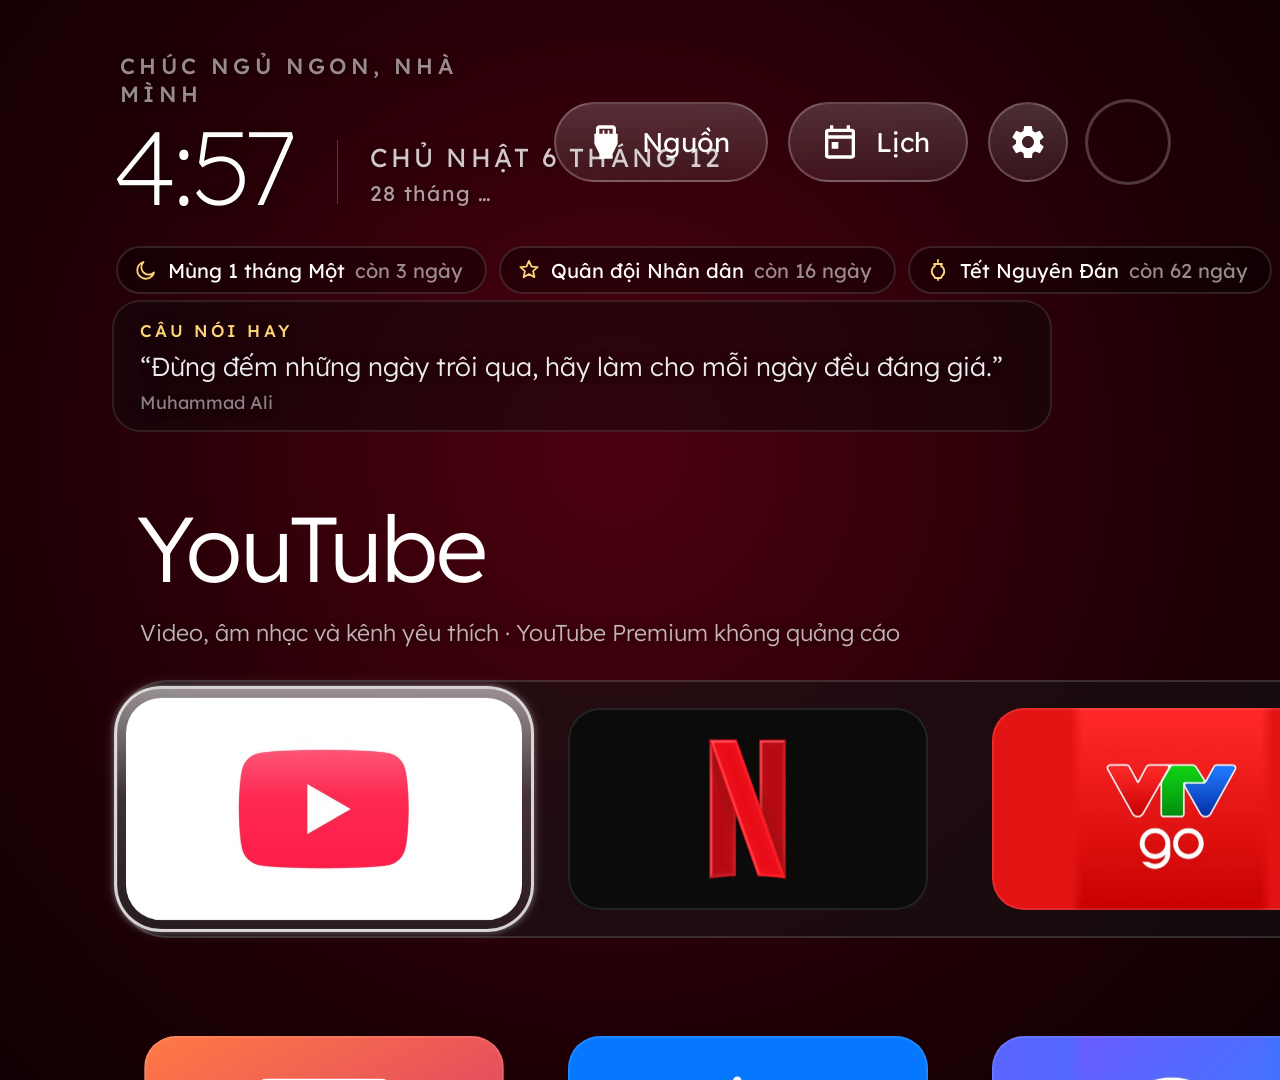
==== app/index.html @ af3c7c9f "Nhà Mình: màn hình chính kiểu Apple TV cho Samsung Tizen 5.5 Dock YouTube/Netflix/VTV GO/VieON với h" ====
<!DOCTYPE html>
<html lang="vi">
<head>
  <meta charset="utf-8">
  <meta name="viewport" content="width=1920, height=1080">
  <title>Nhà Mình</title>
  <link rel="stylesheet" href="css/home.css">
</head>
<body>
  <!-- Wallpaper: today's photo, darkened so the dock and the clock always read. -->
  <canvas id="wallA" class="wall" width="1920" height="1080"></canvas>
  <canvas id="wallB" class="wall" width="1920" height="1080"></canvas>
  <div id="wallDim"></div>

  <!-- Ambient glow in the colour of the focused tile; two layers so colours crossfade. -->
  <div id="ambientA" class="ambient"></div>
  <div id="ambientB" class="ambient"></div>

  <!-- Top shelf: the focused dock app's name, above the dock. -->
  <div id="hero"></div>
  <div id="heroSub"></div>

  <!-- Top shelf: the focused dock app's content (YouTube videos), above the dock. -->
  <div id="shelfRow"><div class="srTitle"></div><div class="srViewport"><div class="srCards"></div></div></div>

  <!-- Tin mới: headlines on the left, the selected story on the right. -->
  <div id="newsView" class="hidden"><div class="nvHead">Tin mới</div><div id="nvList"></div><div id="nvStory"></div></div>

  <!-- "Hôm nay": on this day, a saying, the latest news — one at a time, in the free space on the left. -->
  <div id="today"><div class="tdLabel"></div><div class="tdText"></div><div class="tdMeta"></div></div>

  <!-- Below the dock: the focused tile's name and what it is, at the top of the screen. -->
  <div id="shelf"><div class="shelfTitle"></div><div class="shelfDesc"></div></div>

  <!-- Weather and air quality, always in view above the dock (no need to open anything). -->
  <div id="wxWidget" class="hidden">
    <div class="wxNow">
      <div id="wxIcon"></div>
      <div id="wxTemp"></div>
      <div class="wxText"><div id="wxDesc"></div><div id="wxMeta"></div></div>
    </div>
    <div id="wxAir"></div>
    <div id="wxDays"></div>
  </div>

  <header>
    <div id="leftBlock">
      <div id="greeting"></div>
      <div id="timeRow">
        <span id="clock"></span><span id="ampm"></span><span class="divider"></span>
        <div id="date"><div id="dateLine"></div><div id="lunarLine"></div><div id="statsLine"></div></div>
      </div>
      <div id="eventsRow"></div>
    </div>
    <div id="topButtons">
      <div class="pill" id="btnInputs">
        <svg viewBox="0 0 24 24"><path d="M18,7V4c0,-1.1 -0.9,-2 -2,-2H8C6.9,2 6,2.9 6,4v3H5v6l3,6v3h8v-3l3,-6V7H18zM8,4h8v3h-2V5h-1v2h-2V5h-1v2H8V4z"/></svg>
        <span>Nguồn</span>
      </div>
      <div class="pill" id="btnCalendar">
        <svg viewBox="0 0 24 24"><path d="M19 4h-1V2h-2v2H8V2H6v2H5a2 2 0 0 0-2 2v14a2 2 0 0 0 2 2h14a2 2 0 0 0 2-2V6a2 2 0 0 0-2-2zm0 16H5V10h14zm0-12H5V6h14zM7 12h4v4H7z"/></svg>
        <span>Lịch</span>
      </div>
      <div class="pill round" id="btnSettings">
        <svg viewBox="0 0 24 24"><path d="M19.14,12.94c0.04,-0.3 0.06,-0.61 0.06,-0.94c0,-0.32 -0.02,-0.64 -0.07,-0.94l2.03,-1.58c0.18,-0.14 0.23,-0.41 0.12,-0.61l-1.92,-3.32c-0.12,-0.22 -0.37,-0.29 -0.59,-0.22l-2.39,0.96c-0.5,-0.38 -1.03,-0.7 -1.62,-0.94L14.4,2.81c-0.04,-0.24 -0.24,-0.41 -0.48,-0.41h-3.84c-0.24,0 -0.43,0.17 -0.47,0.41L9.25,5.35C8.66,5.59 8.12,5.92 7.63,6.29L5.24,5.33c-0.22,-0.08 -0.47,0 -0.59,0.22L2.74,8.87C2.62,9.08 2.66,9.34 2.86,9.48l2.03,1.58C4.84,11.36 4.8,11.69 4.8,12s0.02,0.64 0.07,0.94l-2.03,1.58c-0.18,0.14 -0.23,0.41 -0.12,0.61l1.92,3.32c0.12,0.22 0.37,0.29 0.59,0.22l2.39,-0.96c0.5,0.38 1.03,0.7 1.62,0.94l0.36,2.54c0.05,0.24 0.24,0.41 0.48,0.41h3.84c0.24,0 0.44,-0.17 0.47,-0.41l0.36,-2.54c0.59,-0.24 1.13,-0.56 1.62,-0.94l2.39,0.96c0.22,0.08 0.47,0 0.59,-0.22l1.92,-3.32c0.12,-0.22 0.07,-0.47 -0.12,-0.61L19.14,12.94zM12,15.6c-1.98,0 -3.6,-1.62 -3.6,-3.6s1.62,-3.6 3.6,-3.6s3.6,1.62 3.6,3.6S13.98,15.6 12,15.6z"/></svg>
      </div>
      <div class="avatar" id="btnFamily"></div>
    </div>
  </header>

  <!-- Everything below the header scrolls together: dock band, tiles and the glass highlight. -->
  <div id="viewport">
    <div id="stage">
      <div id="dockBand"></div>
      <div id="tiles"></div>
      <div id="glass"></div>
    </div>
  </div>

  <!-- Dropdowns under the pills, and the settings sheet. -->
  <div id="inputsPanel" class="panel hidden"></div>
  <div id="settings" class="hidden">
    <div class="sheetHead"><span id="settingsBack">‹</span><span id="settingsTitle">Cài đặt</span></div>
    <div id="settingsList"></div>
  </div>

  <!-- Khung ảnh: the photo of the day with a drifting clock (also the screensaver). -->
  <div id="frame" class="hidden">
    <div id="photoA" class="photo"></div>
    <div id="photoB" class="photo"></div>
    <div id="frameShade"></div>
    <div id="frameBlock">
      <div id="frClock"></div>
      <div id="frDate"></div>
      <div id="frWeather"></div>
      <div id="frEvents"></div>
      <div id="frQuote"></div>
    </div>
    <div id="frCaption"></div>
    <div id="nightDim"></div>
  </div>

  <div id="toast"></div>

  <script src="$WEBAPIS/webapis/webapis.js"></script>
  <script src="config.js"></script>
  <script src="js/apps.js"></script>
  <script src="js/lunar.js"></script>
  <script src="js/events.js"></script>
  <script src="js/platform.js"></script>
  <script src="js/input.js"></script>
  <script src="js/backdrop.js"></script>
  <script src="js/weather.js"></script>
  <script src="js/games.js"></script>
  <script src="js/almanac.js"></script>
  <script src="js/history.js"></script>
  <script src="js/quotes.js"></script>
  <script src="js/news.js"></script>
  <script src="js/calendar.js"></script>
  <script src="js/shelf.js"></script>
  <script src="js/home.js"></script>
</body>
</html>
---- app/css/home.css ----
/*
 * Nhà Mình — màn hình chính kiểu Apple TV, port từ webos-vibehack (MIT), bản web của launcher
 * cleanyourtv (MIT). Kích thước là dp của launcher Android nhân đôi: app web trên TV render ở 1920x1080.
 * Tizen 5.5 = Chromium 69: không dùng inset, gap trong flex, aspect-ratio, backdrop-filter.
 */

@font-face {
  font-family: 'Lexend';
  src: url('../fonts/Lexend.ttf') format('truetype');
  font-weight: 100 900;
}

* { box-sizing: border-box; margin: 0; padding: 0; }

html, body {
  width: 1920px;
  height: 1080px;
  overflow: hidden;
  background: #000;
  color: #fff;
  font-family: 'Lexend', sans-serif;
  cursor: default;
  -webkit-font-smoothing: antialiased;
}

.hidden { display: none !important; }

/* ---- wallpaper ------------------------------------------------------------------------------- */

.wall, #wallDim {
  position: absolute;
  top: 0; left: 0; width: 1920px; height: 1080px;
  pointer-events: none;
}

/* One canvas with the photo and its darkening baked in (home.js): a single static layer is all the
   TV's GPU has to composite behind the tiles. */
.wall {
  opacity: 0;
  transition: opacity 1600ms ease;
}
#wallB { display: none; }   /* home.js lays out the back canvas only while crossfading */

.wall.shown { opacity: 1; }

/* Over a photo the coloured glow only costs frames: Apple TV does without it too. */
body.photoWall .ambient { display: none; }

/* The grid scrolled up over the photo: dim it further so rows of tiles stay calm. */
#wallDim { background: rgba(0, 0, 0, 0.7); opacity: 0; transition: opacity 400ms ease; }
body.scrolled #wallDim { opacity: 1; }
body.shelfOpen #wallDim { opacity: 0.6; }

/* ---- ambient glow ---------------------------------------------------------------------------- */

.ambient {
  position: absolute;
  top: 0; left: 0; width: 1920px; height: 1080px;
  opacity: 0;
  transition: opacity 400ms ease;
  pointer-events: none;
}

/* ---- top shelf ------------------------------------------------------------------------------- */

#hero {
  position: absolute;
  left: 136px;
  font-size: 92px;
  font-weight: 300;
  letter-spacing: -0.02em;
  line-height: 1.1;
  white-space: nowrap;
  opacity: 0;
  transition: opacity 260ms ease, transform 200ms ease;
  pointer-events: none;
}

#heroSub {
  position: absolute;
  left: 140px;
  max-width: 900px;
  color: rgba(255, 255, 255, 0.7);
  font-size: 23px;
  font-weight: 300;
  white-space: nowrap;
  overflow: hidden;
  text-overflow: ellipsis;
  opacity: 0;
  transition: opacity 260ms ease;
  pointer-events: none;
  text-shadow: 0 1px 10px rgba(0, 0, 0, 0.5);
}

#shelf {
  position: absolute;
  left: 136px;
  top: 64px;
  width: 1500px;
  opacity: 0;
  transform: translateY(-12px);
  transition: opacity 240ms ease, transform 300ms cubic-bezier(0.25, 0.8, 0.3, 1);
  pointer-events: none;
  z-index: 3;
}
#shelf.shown { opacity: 1; transform: none; }
.shelfTitle { font-size: 72px; font-weight: 300; letter-spacing: -0.02em; line-height: 1.1; white-space: nowrap; }
.shelfDesc { margin-top: 10px; color: rgba(255, 255, 255, 0.62); font-size: 24px; font-weight: 300; white-space: nowrap; }

#today {
  position: absolute;
  left: 112px;
  top: 300px;
  width: 940px;
  padding: 18px 26px 16px;
  border-radius: 28px;
  background: rgba(10, 10, 14, 0.42);
  border: 2px solid rgba(255, 255, 255, 0.1);
  opacity: 0;
  transition: opacity 600ms ease, transform 360ms cubic-bezier(0.25, 0.8, 0.3, 1);
  pointer-events: none;
  z-index: 2;
  text-shadow: 0 1px 12px rgba(0, 0, 0, 0.6);
}
#today.shown { opacity: 1; }
body.scrolled #today { opacity: 0 !important; transform: translateY(-40px); }
.tdLabel { color: #ffd479; font-size: 17px; font-weight: 500; letter-spacing: 0.18em; text-transform: uppercase; }
.tdText {
  margin-top: 8px; font-size: 26px; font-weight: 300; line-height: 1.4; color: rgba(255, 255, 255, 0.92);
  max-height: 76px; overflow: hidden;
}
.tdMeta { margin-top: 6px; font-size: 18px; color: rgba(255, 255, 255, 0.5); }
#frQuote { margin-top: 18px; max-width: 1100px; font-size: 24px; font-weight: 300; font-style: italic; color: rgba(255, 255, 255, 0.75); }

/* ---- top shelf ------------------------------------------------------------------------------ */

#shelfRow {
  position: absolute;
  left: 112px;
  top: 300px;
  width: 1696px;
  opacity: 0;
  transform: translateY(28px);
  transition: opacity 260ms ease, transform 320ms cubic-bezier(0.25, 0.8, 0.3, 1);
  pointer-events: none;
  z-index: 2;
}
body.shelfOpen #shelfRow { opacity: 1; transform: none; }
body.shelfOpen #today, body.shelfOpen #wxWidget, body.shelfOpen #hero, body.shelfOpen #heroSub { opacity: 0 !important; }
body.scrolled #shelfRow { opacity: 0; transition: none; }   /* gone at once: the dock slides up through it */
.srTitle { margin: 0 0 16px 4px; font-size: 24px; font-weight: 500; text-shadow: 0 1px 10px rgba(0, 0, 0, 0.8); }
.srTitle span { color: rgba(255, 255, 255, 0.78); font-weight: 400; }
.srSrc:before { content: '·'; margin: 0 14px; }
.srTitle .srHint { margin-left: 28px; font-size: 18px; color: rgba(255, 255, 255, 0.6); }
/* Padded so the focused card can grow without being clipped. */
.srViewport { width: 1732px; height: 308px; margin: -18px -18px 0; padding: 18px 18px 0; overflow: hidden; }
.srCards { white-space: nowrap; transition: transform 300ms cubic-bezier(0.25, 0.8, 0.3, 1); }
.srCard { display: inline-block; vertical-align: top; width: 316px; margin-right: 29px; white-space: normal; }
.srImg {
  position: relative; width: 316px; height: 178px; border-radius: 20px; overflow: hidden; background: #1c1c22;
  transition: transform 220ms cubic-bezier(0.34, 1.4, 0.5, 1), box-shadow 220ms ease;
  will-change: transform;
}
.srImg img { width: 316px; height: 178px; display: block; }
.srCard.focused .srImg { transform: scale(1.07); box-shadow: 0 0 0 4px #fff, 0 18px 40px rgba(0, 0, 0, 0.5); }
.srText { margin-top: 14px; font-size: 19px; line-height: 1.35; max-height: 52px; overflow: hidden; color: rgba(255, 255, 255, 0.92); text-shadow: 0 1px 8px rgba(0, 0, 0, 0.6); }
.srCard.focused .srText { color: #fff; }
.srMeta { margin-top: 4px; font-size: 16px; color: rgba(255, 255, 255, 0.66); text-shadow: 0 1px 8px rgba(0, 0, 0, 0.6); white-space: nowrap; overflow: hidden; text-overflow: ellipsis; }

/* ---- Tin mới ----------------------------------------------------------------------------------- */

#newsView { position: absolute; top: 0; left: 0; width: 1920px; height: 1080px; z-index: 7; background: #0a0a0e; animation: fadeIn 220ms ease; }
.nvHead { position: absolute; left: 96px; top: 52px; font-size: 48px; font-weight: 300; }
#nvList { position: absolute; left: 96px; top: 140px; width: 780px; height: 900px; overflow: hidden; }
.nvItem { display: flex; align-items: center; height: 104px; margin-bottom: 8px; padding: 0 18px 0 12px; border-radius: 22px; }
.nvItem img { width: 128px; height: 76px; border-radius: 12px; object-fit: cover; flex-shrink: 0; background: #1c1c22; }
.nvItem i { flex: none; width: 128px; height: 76px; border-radius: 12px; background: rgba(255, 255, 255, 0.1); }
.nvItem div { margin-left: 18px; min-width: 0; }
.nvItem b { display: block; font-size: 21px; font-weight: 400; line-height: 1.3; max-height: 54px; overflow: hidden; }
.nvItem span { display: block; margin-top: 4px; font-size: 16px; color: rgba(255, 255, 255, 0.5); }
.nvItem.focused { background: rgba(255, 255, 255, 0.95); color: #000; }
.nvItem.focused span { color: rgba(0, 0, 0, 0.55); }
#nvStory { position: absolute; left: 940px; top: 140px; width: 884px; }
#nvStory img { width: 884px; height: 497px; border-radius: 28px; object-fit: cover; background: #1c1c22; }
#nvStory h2 { margin-top: 26px; font-size: 34px; font-weight: 400; line-height: 1.3; }
#nvStory p { margin-top: 16px; font-size: 23px; font-weight: 300; line-height: 1.55; color: rgba(255, 255, 255, 0.78); max-height: 216px; overflow: hidden; }
#nvStory small { display: block; margin-top: 18px; font-size: 18px; color: rgba(255, 255, 255, 0.45); }

/* ---- header ---------------------------------------------------------------------------------- */

header {
  position: absolute;
  top: 52px;
  left: 112px;
  right: 112px;
  display: flex;
  justify-content: space-between;
  align-items: flex-start;
  z-index: 3;
  transition: opacity 300ms ease, transform 360ms cubic-bezier(0.25, 0.8, 0.3, 1);
}

/* Below the dock: the header slides away so the grid gets the whole screen. */
body.scrolled header {
  opacity: 0;
  transform: translateY(-48px);
  pointer-events: none;
}

.heart { display: inline-block; width: 0.95em; height: 0.95em; margin: 0 0.12em; vertical-align: -0.12em; fill: #ff5a7a; }

#greeting {
  margin-left: 8px;
  color: rgba(255, 255, 255, 0.55);
  font-size: 22px;
  font-weight: 500;
  letter-spacing: 0.2em;
  text-transform: uppercase;
}

#leftBlock { flex: 1 1 auto; min-width: 0; }
#timeRow { display: flex; align-items: flex-end; }

#clock, #greeting, #dateLine, #lunarLine, #statsLine { text-shadow: 0 1px 12px rgba(0, 0, 0, 0.55); }
#lunarLine { color: rgba(255, 255, 255, 0.62) !important; }

#clock {
  font-size: 104px;
  font-weight: 200;
  letter-spacing: -0.04em;
  line-height: 1.12;
}

#ampm {
  margin: 0 0 22px 12px;
  color: rgba(255, 255, 255, 0.7);
  font-size: 28px;
  font-weight: 400;
  letter-spacing: 0.06em;
}

.divider {
  width: 2px;
  height: 64px;
  margin: 0 32px 20px;
  background: rgba(255, 255, 255, 0.2);
}

#date { margin-bottom: 18px; min-width: 0; }

#dateLine {
  color: rgba(255, 255, 255, 0.78);
  font-size: 26px;
  font-weight: 400;
  letter-spacing: 0.12em;
  text-transform: uppercase;
  white-space: nowrap;
}

#lunarLine {
  margin-top: 6px;
  overflow: hidden;
  text-overflow: ellipsis;
  color: rgba(255, 255, 255, 0.45);
  font-size: 21px;
  font-weight: 400;
  letter-spacing: 0.06em;
  white-space: nowrap;
}

#statsLine { margin-top: 4px; color: rgba(255, 255, 255, 0.4); font-size: 18px; letter-spacing: 0.06em; white-space: nowrap; }

#topButtons { display: flex; flex-shrink: 0; margin-top: 50px; padding-left: 24px; }

/* Frosted pill, tvOS style. */
.pill {
  display: flex;
  align-items: center;
  height: 80px;
  margin-left: 20px;
  padding: 0 36px 0 30px;
  border-radius: 40px;
  border: 2px solid rgba(255, 255, 255, 0.22);
  background: linear-gradient(180deg, rgba(255, 255, 255, 0.18), rgba(255, 255, 255, 0.08));
  color: #fff;
  font-size: 27px;
  font-weight: 400;
  white-space: nowrap;
  transition: background 160ms ease, color 160ms ease, transform 200ms ease;
}

.pill svg { width: 40px; height: 40px; margin-right: 16px; fill: currentColor; }

/* Settings: a round icon button, like the top-right controls on Apple TV. */
.pill.round { width: 80px; padding: 0; justify-content: center; }
.pill.round svg { margin: 0; }

.pill.focused {
  background: rgba(255, 255, 255, 0.96);
  border-color: transparent;
  color: #000;
  transform: scale(1.04);
}

/* The family, signed in: a round photo at the end of the top bar, like an Apple TV profile. */
.avatar {
  width: 80px;
  height: 80px;
  margin-left: 20px;
  border-radius: 40px;
  background: url('../img/family.jpg') center / cover;
  box-shadow: 0 0 0 3px rgba(255, 255, 255, 0.22);
  transition: transform 200ms ease, box-shadow 200ms ease;
}
.avatar.focused { transform: scale(1.08); box-shadow: 0 0 0 4px #fff, 0 10px 30px rgba(0, 0, 0, 0.5); }

/* ---- weather widget (right of the top shelf, above the dock) --------------------------------- */

#wxWidget {
  position: absolute;
  right: 112px;
  bottom: 418px;            /* sits on the dock band, whatever its height */
  width: 720px;
  padding: 22px 30px 20px;
  border-radius: 34px;
  background: rgba(14, 14, 18, 0.5);
  border: 2px solid rgba(255, 255, 255, 0.12);
  overflow: hidden;
  z-index: 2;
  transition: opacity 300ms ease, transform 360ms cubic-bezier(0.25, 0.8, 0.3, 1);
}
body.scrolled #wxWidget { opacity: 0; transform: translateY(-40px); }
body.blackWall #wxWidget { background: rgba(255, 255, 255, 0.05); }

.wxNow { display: flex; align-items: center; }
#wxIcon { flex-shrink: 0; }
#wxIcon svg { width: 72px; height: 72px; display: block; fill: none; color: #fff; }
#wxTemp { flex-shrink: 0; margin: 0 22px 0 14px; font-size: 76px; font-weight: 200; letter-spacing: -0.04em; line-height: 1; }
.wxText { flex: 1 1 auto; min-width: 0; }
#wxDesc, #wxMeta { white-space: nowrap; overflow: hidden; text-overflow: ellipsis; }
#wxDesc { font-size: 27px; font-weight: 400; }
#wxMeta { margin-top: 6px; color: rgba(255, 255, 255, 0.62); font-size: 20px; }
#wxMeta .rain { color: #8fd3ff; }

#wxAir { display: flex; align-items: center; margin-top: 16px; font-size: 20px; white-space: nowrap; }
#wxAir i { flex-shrink: 0; width: 14px; height: 14px; border-radius: 7px; margin-right: 10px; }
#wxAir b { flex-shrink: 0; font-weight: 500; margin-right: 14px; }
#wxAir span { flex: 1 1 auto; min-width: 0; overflow: hidden; text-overflow: ellipsis; color: rgba(255, 255, 255, 0.6); }

#wxDays { display: flex; justify-content: space-between; margin-top: 14px; padding-top: 14px; border-top: 2px solid rgba(255, 255, 255, 0.08); }
.wxDay { display: flex; align-items: center; color: rgba(255, 255, 255, 0.6); font-size: 19px; white-space: nowrap; }
.wxDay svg { width: 32px; height: 32px; margin: 0 7px; fill: none; color: #fff; }
.wxDay b { color: #fff; font-weight: 400; margin-right: 5px; }

/* ---- upcoming days (live, under the clock) ------------------------------------------------- */

#eventsRow { display: flex; margin: 22px 0 0 4px; }
.evChip {
  display: flex;
  align-items: center;
  height: 48px;
  margin-right: 12px;
  padding: 0 22px 0 16px;
  border-radius: 24px;
  background: rgba(0, 0, 0, 0.34);
  border: 2px solid rgba(255, 255, 255, 0.13);
  font-size: 20px;
  white-space: nowrap;
}
.evChip svg { width: 24px; height: 24px; margin-right: 10px; fill: none; stroke: #ffd479; stroke-width: 1.8; stroke-linecap: round; stroke-linejoin: round; }
.evChip .t { max-width: 230px; overflow: hidden; text-overflow: ellipsis; }
.evChip .when { margin-left: 10px; color: rgba(255, 255, 255, 0.55); }
.evChip.today { border-color: rgba(255, 212, 121, 0.7); }
.evChip.today .when { color: #ffd479; }
body.blackWall .evChip { background: rgba(255, 255, 255, 0.05); }

#frEvents { display: flex; margin-top: 14px; font-size: 22px; font-weight: 300; color: rgba(255, 255, 255, 0.7); }
#frEvents span { white-space: nowrap; margin-right: 18px; padding-right: 18px; border-right: 2px solid rgba(255, 255, 255, 0.2); }
#frEvents span:last-child { border-right: 0; }
#frEvents b { color: #ffd479; font-weight: 400; }

/* ---- grid ------------------------------------------------------------------------------------ */

#viewport { position: absolute; top: 0; left: 0; width: 1920px; height: 1080px; overflow: hidden; }

#stage {
  position: absolute;
  top: 0; left: 0; width: 1920px; height: 1080px;
  transition: transform 300ms cubic-bezier(0.25, 0.8, 0.3, 1);
}

/* The tvOS lighter band behind the dock row. */
#dockBand {
  position: absolute;
  border-radius: 52px;
  background: rgba(20, 20, 22, 0.55);
  border: 2px solid rgba(255, 255, 255, 0.14);
  transition: opacity 260ms ease;
}

#dockBand.above, .item.shown.above { opacity: 0; }

body.blackWall #dockBand { background: #141416; }

:root { --tw: 360px; --th: 202px; --tr: 32px; }

.item {
  position: absolute;
  width: var(--tw);
  opacity: 0;
  transform: translateY(24px);
  transition: opacity 400ms ease, transform 400ms cubic-bezier(0.2, 0.8, 0.3, 1),
    left 320ms cubic-bezier(0.25, 0.8, 0.3, 1), top 320ms cubic-bezier(0.25, 0.8, 0.3, 1);
}

.item.shown { opacity: 1; transform: none; }

.item.dock .name { display: none; }

/* Rearranging: the held tile wiggles and floats above the others; the glass steps aside. */
.item.moving { z-index: 2; }

.item.moving .card {
  box-shadow: 0 24px 48px rgba(0, 0, 0, 0.6);
  animation: wiggle 240ms ease-in-out infinite alternate;
}

@keyframes wiggle {
  from { transform: scale(1.1) rotate(-1.2deg); }
  to { transform: scale(1.1) rotate(1.2deg); }
}

body.editing #glass { opacity: 0 !important; }

.card {
  position: relative;
  width: var(--tw);
  height: var(--th);
  border-radius: var(--tr);
  overflow: hidden;
  background: #1c1c1e;
  transition: transform 180ms ease;
  will-change: transform;   /* rastered once: focusing a tile only scales an existing texture */
}

/* Faint rim so black tiles (Netflix, Apple TV) still read against the black page. */
.card::after {
  content: '';
  position: absolute;
  top: 0; left: 0; right: 0; bottom: 0;
  border-radius: var(--tr);
  box-shadow: inset 0 0 0 2px rgba(255, 255, 255, 0.1);
}

.item.focused .card {
  transform: scale(1.1);
  transition: transform 220ms cubic-bezier(0.34, 1.4, 0.5, 1);
}

.card img, .card svg { position: absolute; top: 0; left: 0; width: var(--tw); height: var(--th); }

/* No artwork: the app's initials on graphite. */
.card .letter {
  position: absolute;
  top: 0; left: 0; width: var(--tw); height: var(--th);
  display: flex;
  align-items: center;
  justify-content: center;
  background: linear-gradient(135deg, #3a3a40, #1f1f24);
  font-size: 56px;
  font-weight: 500;
  color: rgba(255, 255, 255, 0.9);
}

.name {
  height: 44px;
  margin-top: 14px;
  color: rgba(255, 255, 255, 0.95);
  font-size: 26px;
  font-weight: 400;
  text-align: center;
  white-space: nowrap;
  overflow: hidden;
  text-overflow: ellipsis;
  opacity: 0;
  transform: translateY(-12px);
  transition: opacity 220ms ease, transform 220ms ease;
}

.item.focused .name { opacity: 1; transform: translateY(8px); }

/* The single floating glass highlight that springs between tiles. */
#glass {
  position: absolute;
  left: 0;
  top: 0;
  will-change: transform;
  border-radius: 47px;
  border: 3px solid rgba(255, 255, 255, 0.8);
  background: linear-gradient(180deg, rgba(255, 255, 255, 0.24), rgba(255, 255, 255, 0.07));
  box-shadow: 0 0 4px 2px rgba(255, 255, 255, 0.19), 0 0 12px 4px rgba(255, 255, 255, 0.08);
  overflow: hidden;
  opacity: 0;
  pointer-events: none;
  transition: opacity 160ms ease, transform 340ms cubic-bezier(0.3, 1.25, 0.45, 1);
}

/* Bright top specular. */
#glass::before {
  content: '';
  position: absolute;
  left: 0;
  right: 0;
  top: 0;
  height: 45%;
  background: linear-gradient(180deg, rgba(255, 255, 255, 0.4), rgba(255, 255, 255, 0));
}

/* ---- dropdowns ------------------------------------------------------------------------------- */

.panel {
  position: absolute;
  z-index: 5;
  padding: 16px;
  border-radius: 40px;
  border: 2px solid rgba(255, 255, 255, 0.2);
  background: linear-gradient(180deg, rgba(42, 42, 46, 0.97), rgba(22, 22, 24, 0.98));
  transform-origin: top;
  animation: drop 220ms cubic-bezier(0.2, 0.8, 0.3, 1);
}

@keyframes drop { from { opacity: 0; transform: translateY(-16px) scaleY(0.92); } to { opacity: 1; transform: none; } }

.inputRow {
  display: flex;
  align-items: center;
  height: 84px;
  padding: 0 28px;
  border-radius: 24px;
  font-size: 28px;
  font-weight: 400;
  white-space: nowrap;
}

.inputRow svg { width: 40px; height: 40px; margin-right: 20px; fill: currentColor; }
.inputRow .sub { margin-left: auto; padding-left: 48px; color: rgba(255, 255, 255, 0.45); font-size: 22px; }
.inputRow.focused { background: rgba(255, 255, 255, 0.96); color: #000; }
.inputRow.focused .sub { color: rgba(0, 0, 0, 0.5); }

.separator { height: 2px; margin: 12px 24px; background: rgba(255, 255, 255, 0.12); }

/* "Hôm nay": weather, air and the days ahead, under the weather pill. */
#todayPanel { width: 700px; padding: 34px 38px 30px; }
.tdNow { display: flex; align-items: center; }
.tdNow svg { width: 96px; height: 96px; margin-right: 24px; fill: none; color: #fff; }
.tdTemp { font-size: 96px; font-weight: 200; letter-spacing: -0.04em; line-height: 1; }
.tdDesc { margin-left: 26px; }
.tdDesc b { display: block; font-size: 30px; font-weight: 400; }
.tdDesc span { display: block; margin-top: 6px; color: rgba(255, 255, 255, 0.55); font-size: 21px; }
.tdAir { display: flex; align-items: center; margin-top: 26px; padding: 18px 22px; border-radius: 22px; background: rgba(255, 255, 255, 0.06); font-size: 22px; }
.tdAir i { width: 18px; height: 18px; border-radius: 9px; margin-right: 14px; flex-shrink: 0; }
.tdAir b { font-weight: 500; margin-right: 10px; }
.tdAir span { color: rgba(255, 255, 255, 0.6); }
.tdDays { display: flex; justify-content: space-between; margin-top: 26px; }
.tdDay { width: 140px; text-align: center; color: rgba(255, 255, 255, 0.6); font-size: 21px; }
.tdDay svg { width: 44px; height: 44px; display: block; margin: 8px auto; fill: none; color: #fff; }
.tdDay b { color: #fff; font-weight: 400; }
.tdHead { margin: 30px 0 10px; color: rgba(255, 255, 255, 0.45); font-size: 19px; letter-spacing: 0.16em; text-transform: uppercase; }
.tdEvent { display: flex; justify-content: space-between; padding: 12px 0; font-size: 24px; border-top: 2px solid rgba(255, 255, 255, 0.06); }
.tdEvent span { color: rgba(255, 255, 255, 0.5); font-size: 21px; }
.tdEvent.today span { color: #ffd479; }

/* ---- settings sheet -------------------------------------------------------------------------- */

#settings {
  position: absolute;
  top: 40px;
  right: 40px;
  width: 800px;
  height: 1000px;
  padding: 48px 36px 32px;
  border-radius: 48px;
  border: 2px solid rgba(255, 255, 255, 0.16);
  background: linear-gradient(180deg, rgba(36, 36, 40, 0.98), rgba(18, 18, 20, 0.99));
  z-index: 6;
  animation: sheet 300ms cubic-bezier(0.2, 0.8, 0.3, 1);
}

@keyframes sheet { from { opacity: 0; transform: translateX(48px); } to { opacity: 1; transform: none; } }

.sheetHead { display: flex; align-items: center; margin: 0 0 28px 20px; font-size: 50px; font-weight: 300; }
#settingsBack { width: 44px; color: rgba(255, 255, 255, 0.5); font-size: 56px; line-height: 1; margin-top: -6px; }
#settingsList .inputRow { height: 78px; font-size: 26px; margin-bottom: 4px; }
#settingsList .lbl { overflow: hidden; text-overflow: ellipsis; white-space: nowrap; }
.val { margin-left: auto; padding-left: 28px; color: rgba(255, 255, 255, 0.55); white-space: nowrap; }
.inputRow.focused .val { color: rgba(0, 0, 0, 0.6); }
.val.cycle:before { content: '‹   '; opacity: 0; }
.val.cycle:after { content: '   ›'; opacity: 0; }
.inputRow.focused .val.cycle:before, .inputRow.focused .val.cycle:after { opacity: 0.45; }
.chev { margin-left: 18px; color: rgba(255, 255, 255, 0.4); font-size: 34px; line-height: 1; }
.inputRow.focused .chev { color: rgba(0, 0, 0, 0.45); }
.inputRow.info .val { color: rgba(255, 255, 255, 0.7); }
.inputRow.info.focused .val { color: rgba(0, 0, 0, 0.7); }

/* ---- Lịch vạn niên ------------------------------------------------------------------------------ */

#calendar {
  position: absolute;
  top: 0; left: 0; width: 1920px; height: 1080px;
  z-index: 7;
  background: linear-gradient(135deg, #101016 0%, #07070a 100%);
  animation: fadeIn 260ms ease;
}

#calDay { position: absolute; left: 96px; top: 70px; width: 640px; }
.cdRel { color: #ffd479; font-size: 22px; letter-spacing: 0.16em; text-transform: uppercase; }
.cdSolar, .cdLunar { display: flex; align-items: center; margin-top: 10px; }
.cdNum { width: 220px; font-size: 150px; font-weight: 200; letter-spacing: -0.05em; line-height: 1; }
.cdLunar .cdNum { font-size: 112px; color: #ffd479; }
.cdWhen { font-size: 30px; font-weight: 300; line-height: 1.4; color: rgba(255, 255, 255, 0.85); }
.cdLunar { padding-top: 18px; margin-top: 18px; border-top: 2px solid rgba(255, 255, 255, 0.08); }
.cdCanChi { margin-top: 26px; font-size: 23px; color: rgba(255, 255, 255, 0.6); }
.cdCanChi b { color: #fff; font-weight: 400; }
.cdStar { display: inline-block; margin-top: 22px; padding: 10px 22px; border-radius: 22px; font-size: 22px; }
.cdStar.good { background: rgba(61, 220, 132, 0.15); color: #7ef0ae; }
.cdStar.bad { background: rgba(255, 90, 90, 0.12); color: #ff9b9b; }
.cdTerm { display: inline-block; margin: 22px 0 0 14px; font-size: 22px; color: rgba(255, 255, 255, 0.6); }
.cdTerm b { color: #fff; font-weight: 400; }
.cdHead { margin-top: 30px; color: rgba(255, 255, 255, 0.45); font-size: 18px; letter-spacing: 0.16em; text-transform: uppercase; }
.cdHours { display: flex; flex-wrap: wrap; width: 640px; margin-top: 8px; }
.cdHours span { width: 200px; margin: 6px 12px 6px 0; padding: 10px 16px; border-radius: 16px; background: rgba(255, 255, 255, 0.06); font-size: 21px; color: rgba(255, 255, 255, 0.65); }
.cdHours b { color: #fff; font-weight: 500; margin-right: 6px; }
.cdEvent { margin-top: 22px; padding: 14px 20px; border-radius: 18px; background: rgba(255, 212, 121, 0.12); color: #ffd479; font-size: 24px; }

.cdNext { margin-top: 6px; width: 640px; }
.cdNext div { display: flex; align-items: baseline; padding: 9px 0; border-bottom: 2px solid rgba(255, 255, 255, 0.05); font-size: 21px; }
.cdNext b { width: 80px; color: #ffd479; font-weight: 500; }
.cdNext span { flex: 1 1 auto; min-width: 0; overflow: hidden; text-overflow: ellipsis; white-space: nowrap; }
.cdNext i { font-style: normal; color: rgba(255, 255, 255, 0.45); font-size: 19px; white-space: nowrap; }
.cdHours span { padding: 8px 16px !important; }
.cdHead { margin-top: 24px !important; }

.cdAlm { margin-top: 16px; font-size: 21px; color: rgba(255, 255, 255, 0.6); }
.cdAlm b { font-weight: 500; }
b.g, .dRow b.g { color: #7ef0ae; }
b.x, .dRow b.x { color: #ff9b9b; }
.cdWarn { display: inline-block; margin-top: 12px; padding: 6px 14px; border-radius: 14px; background: rgba(255, 90, 90, 0.12); color: #ff9b9b; font-size: 19px; }
.cdOk { margin-top: 12px; color: rgba(255, 255, 255, 0.35); font-size: 17px; letter-spacing: 0.08em; }

#calDetail {
  position: absolute; top: 0; left: 0; width: 1920px; height: 1080px; z-index: 2;
  padding: 56px 96px 0; background: #0a0a0e; animation: fadeIn 200ms ease;
}
.dHead { margin-bottom: 22px; }
.dTitle { font-size: 46px; font-weight: 300; }
.dSub { margin-top: 6px; font-size: 26px; color: #ffd479; }
.dSub em { font-style: normal; color: #fff; }
.dBadges { display: flex; margin-top: 16px; }
.dBadges span { margin-right: 12px; padding: 8px 18px; border-radius: 18px; font-size: 20px; background: rgba(255, 255, 255, 0.06); }
.dBadges span.g { color: #7ef0ae; background: rgba(61, 220, 132, 0.12); }
.dBadges span.x { color: #ff9b9b; background: rgba(255, 90, 90, 0.12); }
.dCol { float: left; width: 552px; height: 800px; margin-right: 32px; overflow: hidden; }
.dCol:nth-of-type(4) { margin-right: 0; }
.dCol h3 { margin: 18px 0 8px; color: rgba(255, 255, 255, 0.45); font-size: 17px; font-weight: 500; letter-spacing: 0.16em; text-transform: uppercase; }
.dCol p { margin: 6px 0; font-size: 20px; line-height: 1.45; color: rgba(255, 255, 255, 0.75); }
.dCol p.warn { color: #ff9b9b; }
.dCol p.dim { color: rgba(255, 255, 255, 0.4); }
.dRow { display: flex; justify-content: space-between; padding: 7px 0; border-bottom: 2px solid rgba(255, 255, 255, 0.05); font-size: 20px; }
.dRow span { color: rgba(255, 255, 255, 0.55); white-space: nowrap; margin-right: 14px; }
.dRow b { font-weight: 400; text-align: right; }
.dHours { display: flex; flex-wrap: wrap; }
.dHours i { width: 172px; margin: 0 8px 8px 0; padding: 7px 12px; border-radius: 12px; background: rgba(255, 255, 255, 0.06); font-style: normal; font-size: 19px; color: rgba(255, 255, 255, 0.65); }
.dHours i b { color: #fff; font-weight: 500; }
.hItem { display: flex; padding: 8px 0; border-bottom: 2px solid rgba(255, 255, 255, 0.05); font-size: 19px; line-height: 1.4; }
.hItem b { width: 64px; flex-shrink: 0; color: #ffd479; font-weight: 500; }
.hItem span { color: rgba(255, 255, 255, 0.8); }
.dHint { position: absolute; left: 96px; bottom: 40px; color: rgba(255, 255, 255, 0.35); font-size: 18px; }

#calMonth { position: absolute; left: 820px; top: 64px; width: 1012px; }
#calHead { display: flex; align-items: baseline; justify-content: space-between; }
#calTitle { font-size: 52px; font-weight: 300; }
#calHint { color: rgba(255, 255, 255, 0.4); font-size: 18px; }
#calDow { display: flex; margin-top: 24px; }
#calDow span { width: 144px; text-align: center; color: rgba(255, 255, 255, 0.5); font-size: 20px; letter-spacing: 0.1em; }
#calDow span.we { color: rgba(255, 140, 120, 0.8); }
#calGrid { display: flex; flex-wrap: wrap; width: 1008px; margin-top: 12px; }
.cell { position: relative; width: 136px; height: 104px; margin: 0 8px 8px 0; padding: 12px 0 0 16px; border-radius: 22px; background: rgba(255, 255, 255, 0.04); }
.cell b { display: block; font-size: 36px; font-weight: 300; line-height: 1; }
.cell i { display: block; margin-top: 10px; font-style: normal; font-size: 19px; color: rgba(255, 255, 255, 0.45); }
.cell.we b { color: #ff9c8a; }
.cell.out { opacity: 0.3; }
.cell.ev i { color: #ffd479; }
.cell u { position: absolute; right: 14px; top: 16px; width: 10px; height: 10px; border-radius: 5px; background: #ffd479; }
.cell.moon u { background: rgba(255, 255, 255, 0.6); }
.cell.today { box-shadow: inset 0 0 0 2px #ffd479; }
.cell.sel { background: rgba(255, 255, 255, 0.95); }
.cell.sel b, .cell.sel.we b { color: #000; }
.cell.sel i { color: rgba(0, 0, 0, 0.6); }
#calEvents { display: flex; flex-wrap: wrap; width: 1008px; height: 116px; overflow: hidden; margin-top: 14px; }
#calEvents span { margin: 0 10px 10px 0; padding: 8px 16px; border-radius: 16px; background: rgba(255, 255, 255, 0.05); font-size: 19px; color: rgba(255, 255, 255, 0.75); white-space: nowrap; }
#calEvents span b { color: #ffd479; font-weight: 500; }
#calEvents span.on { background: rgba(255, 212, 121, 0.2); }

/* ---- Khung ảnh (photo frame / screensaver) --------------------------------------------------- */

#frame { position: absolute; top: 0; left: 0; width: 1920px; height: 1080px; z-index: 8; background: #000; animation: fadeIn 900ms ease; }
@keyframes fadeIn { from { opacity: 0; } to { opacity: 1; } }

.photo {
  position: absolute;
  top: 0; left: 0; width: 1920px; height: 1080px;
  background-size: cover;
  background-position: center;
  opacity: 0;
  transition: opacity 1500ms ease;
}
.photo.shown { opacity: 1; }
/* No Ken Burns zoom: animating a full-screen photo leaves black tiles on the TU8500's GPU. */

#frameShade {
  position: absolute;
  top: 0; left: 0; width: 1920px; height: 1080px;
  background: linear-gradient(180deg, rgba(0, 0, 0, 0) 45%, rgba(0, 0, 0, 0.62) 100%);
}

#frameBlock { position: absolute; left: 120px; bottom: 100px; transition: transform 20s ease-in-out; }
#frClock { font-size: 180px; font-weight: 200; letter-spacing: -0.05em; line-height: 1; text-shadow: 0 6px 40px rgba(0, 0, 0, 0.35); }
#frDate { margin-top: 10px; font-size: 32px; font-weight: 300; letter-spacing: 0.06em; color: rgba(255, 255, 255, 0.88); }
#frWeather { display: flex; align-items: center; margin-top: 18px; font-size: 26px; font-weight: 300; color: rgba(255, 255, 255, 0.8); }
#frWeather svg { width: 42px; height: 42px; margin-right: 12px; fill: none; color: #fff; }
#frWeather i { width: 14px; height: 14px; border-radius: 7px; margin: 0 10px 0 26px; }
#frCaption {
  position: absolute; right: 120px; bottom: 104px; width: 720px; text-align: right;
  font-size: 22px; font-weight: 300; color: rgba(255, 255, 255, 0.7); text-shadow: 0 2px 14px rgba(0, 0, 0, 0.6);
}
#nightDim { position: absolute; top: 0; left: 0; width: 1920px; height: 1080px; background: #000; opacity: 0; transition: opacity 3s ease; pointer-events: none; }
#frame.night #nightDim { opacity: 0.55; }

/* ---- toast ----------------------------------------------------------------------------------- */

#toast {
  position: absolute;
  left: 50%;
  bottom: 80px;
  padding: 20px 40px;
  border-radius: 40px;
  background: rgba(40, 40, 44, 0.95);
  font-size: 26px;
  white-space: nowrap;
  opacity: 0;
  transform: translateX(-50%);
  transition: opacity 200ms ease;
  z-index: 9;
}

#toast.shown { opacity: 1; }
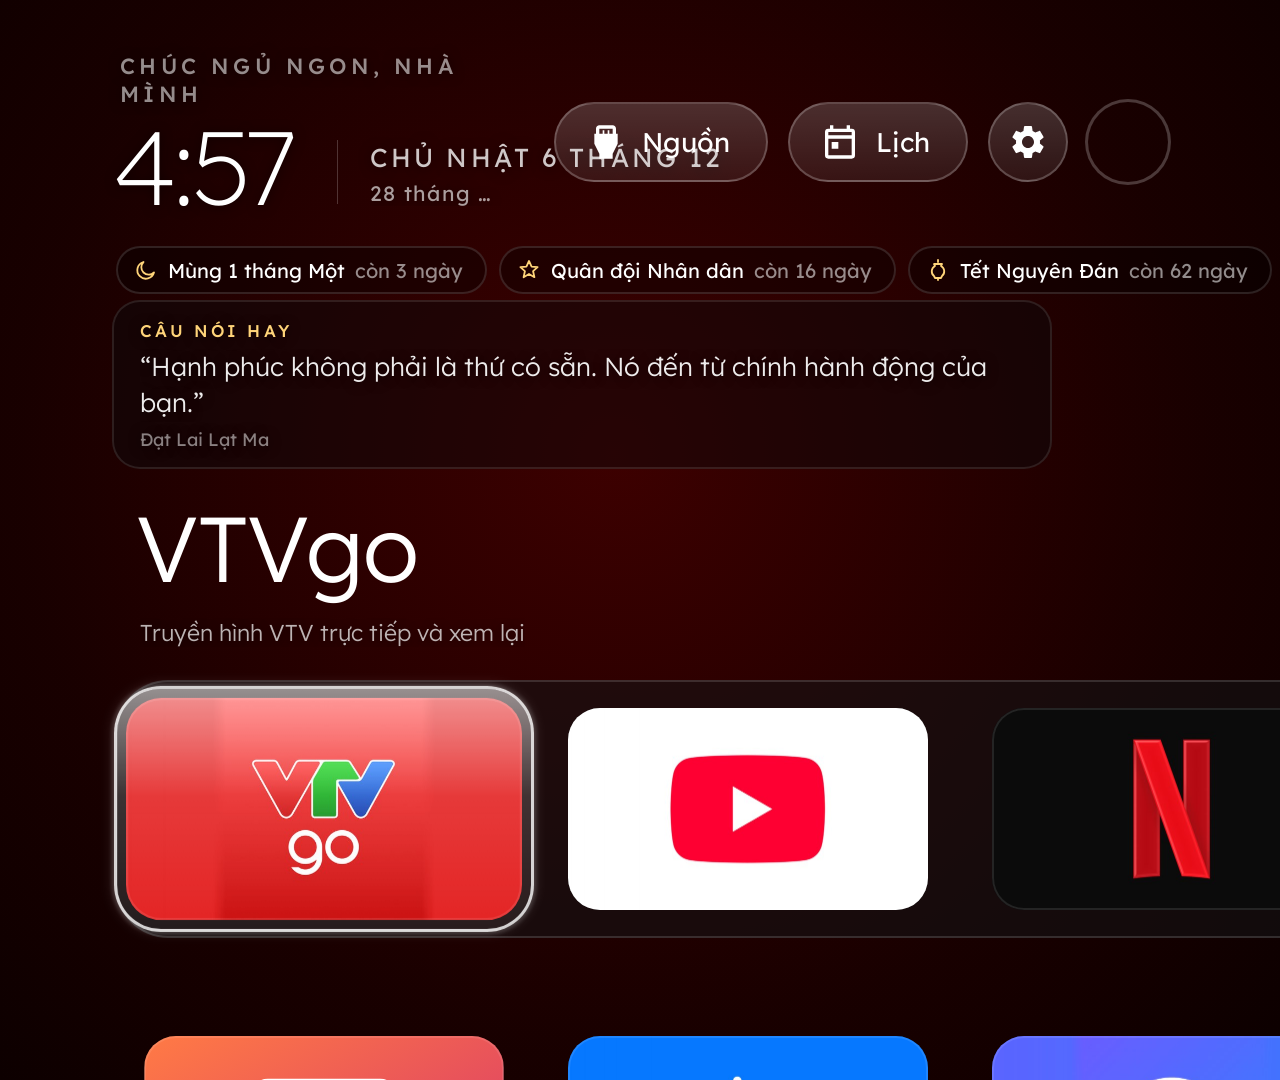
==== commit 4937cf0c: "Hình nền: nhớ mốc lần đổi, mở app có ảnh ngay, thư viện chọn ảnh, kho ảnh tự lớn - Lưu ảnh đang dùng" ====
--- a/app/index.html
+++ b/app/index.html
@@ -8,7 +8,11 @@
 </head>
 <body>
   <!-- Wallpaper: today's photo, darkened so the dock and the clock always read. -->
-  <canvas id="wallA" class="wall" width="1920" height="1080"></canvas>
+  <!-- A 64×36 copy of the last wallpaper, painted on the very first frame while the full photo is read. -->
+<div id="wallPre"></div>
+<script>try { var t = JSON.parse(localStorage.getItem('nhaminh.wallThumb') || 'null'), st = JSON.parse(localStorage.getItem('nhaminh.settings') || '{}');
+  if (t && st.wallpaper !== 'black' && st.wallpaper !== 'sky') document.getElementById('wallPre').style.backgroundImage = 'url(' + t + ')'; } catch (e) {}</script>
+<canvas id="wallA" class="wall" width="1920" height="1080"></canvas>
   <canvas id="wallB" class="wall" width="1920" height="1080"></canvas>
   <div id="wallDim"></div>
 
@@ -100,15 +104,23 @@
     <div id="nightDim"></div>
   </div>
 
+  <!-- Thư viện hình nền: pick a photo for now, or keep it. -->
+  <div id="gallery" class="hidden">
+    <div class="glHead">Chọn hình nền</div><div class="glSub"></div>
+    <div class="glViewport"><div id="glGrid"></div></div>
+    <div id="glMenu" class="hidden"></div>
+  </div>
+
   <div id="toast"></div>
 
-  <script src="$WEBAPIS/webapis/webapis.js"></script>
+  <script>performance.mark('scripts');</script>
   <script src="config.js"></script>
   <script src="js/apps.js"></script>
   <script src="js/lunar.js"></script>
   <script src="js/events.js"></script>
   <script src="js/platform.js"></script>
   <script src="js/input.js"></script>
+  <script src="js/imgcache.js"></script>
   <script src="js/backdrop.js"></script>
   <script src="js/weather.js"></script>
   <script src="js/games.js"></script>
@@ -118,6 +130,8 @@
   <script src="js/news.js"></script>
   <script src="js/calendar.js"></script>
   <script src="js/shelf.js"></script>
+  <script>performance.mark('home');</script>
   <script src="js/home.js"></script>
+  <script>performance.mark('ready');</script>
 </body>
 </html>
--- a/app/css/home.css
+++ b/app/css/home.css
@@ -40,6 +40,7 @@
   transition: opacity 1600ms ease;
 }
 #wallB { display: none; }   /* home.js lays out the back canvas only while crossfading */
+#wallPre { position: absolute; top: 0; left: 0; width: 1920px; height: 1080px; background-size: 1920px 1080px; }
 
 .wall.shown { opacity: 1; }
 
@@ -754,3 +755,23 @@
 }
 
 #toast.shown { opacity: 1; }
+
+/* ---- Thư viện hình nền ------------------------------------------------------------------------ */
+
+#gallery { position: absolute; top: 0; left: 0; width: 1920px; height: 1080px; background: rgba(8, 8, 10, 0.94); z-index: 20; }
+.glHead { position: absolute; left: 112px; top: 60px; font-size: 52px; font-weight: 300; }
+.glSub { position: absolute; left: 114px; top: 132px; font-size: 22px; color: rgba(255, 255, 255, 0.55); }
+.glViewport { position: absolute; left: 92px; top: 186px; width: 1736px; height: 880px; overflow: hidden; padding: 20px; }
+#glGrid { transition: transform 300ms cubic-bezier(0.25, 0.8, 0.3, 1); }
+.glItem { display: inline-block; vertical-align: top; width: 400px; margin: 0 24px 34px 0; }
+.glItem:nth-child(4n) { margin-right: 0; }
+.glImg { position: relative; width: 400px; height: 225px; border-radius: 20px; overflow: hidden; background: #1c1c22;
+  transition: transform 220ms cubic-bezier(0.34, 1.4, 0.5, 1), box-shadow 220ms ease; }
+.glImg img { width: 400px; height: 225px; object-fit: cover; display: block; }
+.glItem.focused .glImg { transform: scale(1.06); box-shadow: 0 0 0 4px #fff, 0 18px 40px rgba(0, 0, 0, 0.6); }
+.glCap { margin-top: 12px; font-size: 18px; color: rgba(255, 255, 255, 0.6); white-space: nowrap; overflow: hidden; text-overflow: ellipsis; }
+.glItem.focused .glCap { color: #fff; }
+.glBadge { position: absolute; top: 12px; left: 12px; padding: 5px 12px; border-radius: 12px; font-size: 16px;
+  background: rgba(0, 0, 0, 0.6); color: #fff; }
+#glMenu { position: absolute; left: 610px; top: 380px; width: 700px; padding: 28px 24px; border-radius: 36px;
+  background: #2a2a2e; box-shadow: 0 30px 80px rgba(0, 0, 0, 0.6); }
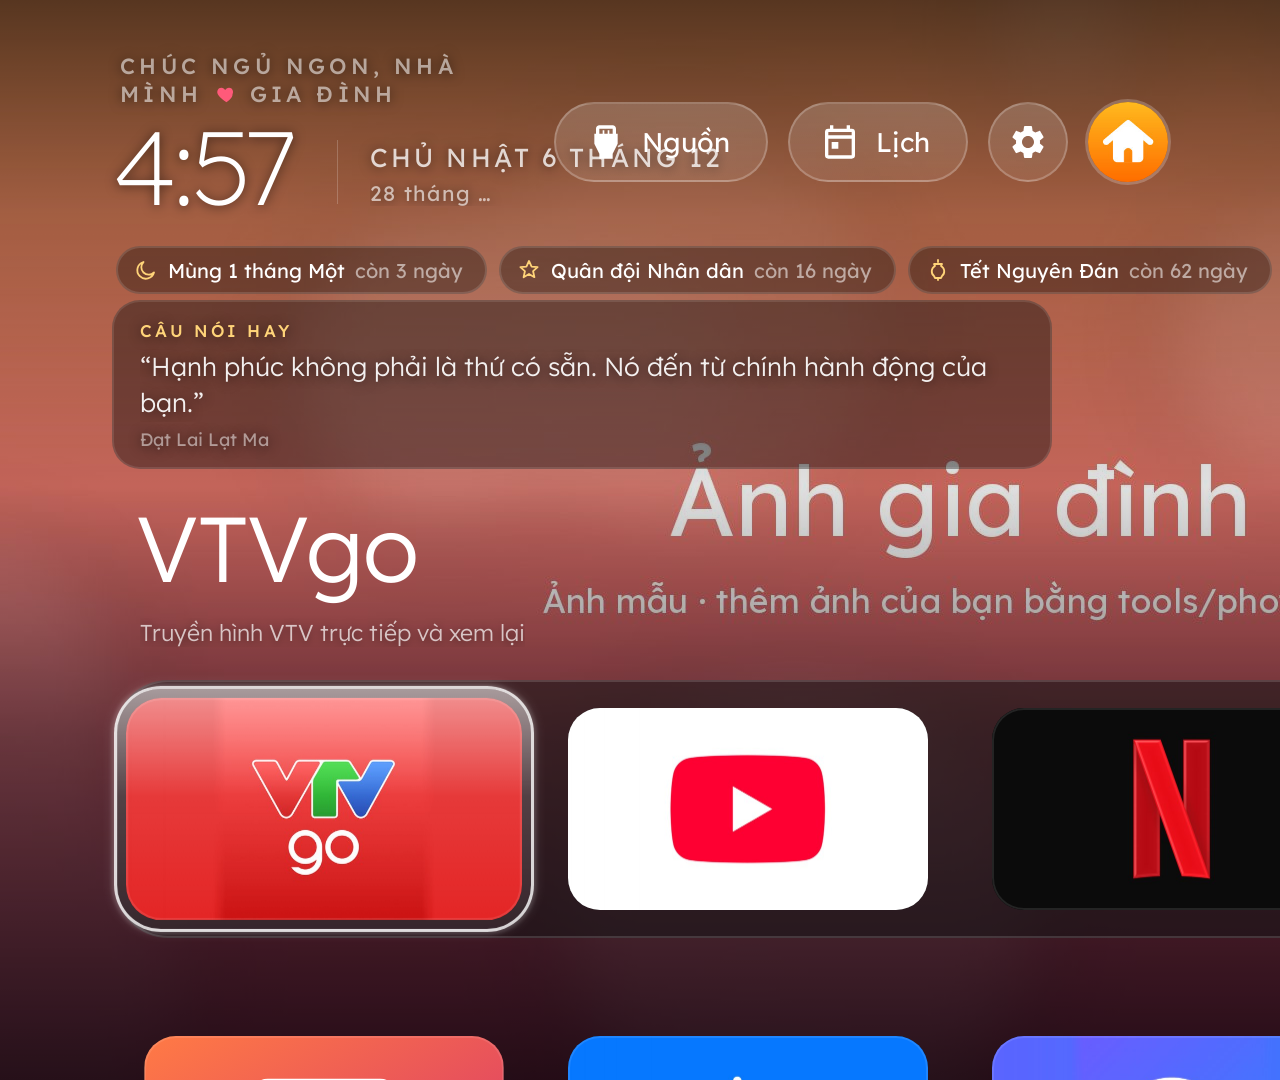
==== commit 80de89c2: "Repo công khai: dữ liệu riêng tách sang local/, ảnh minh họa, README mới - Cấu hình mẫu trong app/ (" ====
--- a/app/index.html
+++ b/app/index.html
@@ -115,6 +115,7 @@
 
   <script>performance.mark('scripts');</script>
   <script src="config.js"></script>
+  <script src="config.local.js"></script>
   <script src="js/apps.js"></script>
   <script src="js/lunar.js"></script>
   <script src="js/events.js"></script>
--- a/app/css/home.css
+++ b/app/css/home.css
@@ -145,11 +145,12 @@
   transition: opacity 260ms ease, transform 320ms cubic-bezier(0.25, 0.8, 0.3, 1);
   pointer-events: none;
   z-index: 2;
+  will-change: transform, opacity;   /* its own layer: showing or hiding it never repaints the cards */
 }
 body.shelfOpen #shelfRow { opacity: 1; transform: none; }
 body.shelfOpen #today, body.shelfOpen #wxWidget, body.shelfOpen #hero, body.shelfOpen #heroSub { opacity: 0 !important; }
 body.scrolled #shelfRow { opacity: 0; transition: none; }   /* gone at once: the dock slides up through it */
-.srTitle { margin: 0 0 16px 4px; font-size: 24px; font-weight: 500; text-shadow: 0 1px 10px rgba(0, 0, 0, 0.8); }
+.srTitle { margin: 0 0 16px 4px; font-size: 24px; font-weight: 500; text-shadow: 0 1px 2px rgba(0, 0, 0, 0.7); }
 .srTitle span { color: rgba(255, 255, 255, 0.78); font-weight: 400; }
 .srSrc:before { content: '·'; margin: 0 14px; }
 .srTitle .srHint { margin-left: 28px; font-size: 18px; color: rgba(255, 255, 255, 0.6); }
@@ -164,9 +165,9 @@
 }
 .srImg img { width: 316px; height: 178px; display: block; }
 .srCard.focused .srImg { transform: scale(1.07); box-shadow: 0 0 0 4px #fff, 0 18px 40px rgba(0, 0, 0, 0.5); }
-.srText { margin-top: 14px; font-size: 19px; line-height: 1.35; max-height: 52px; overflow: hidden; color: rgba(255, 255, 255, 0.92); text-shadow: 0 1px 8px rgba(0, 0, 0, 0.6); }
+.srText { margin-top: 14px; font-size: 19px; line-height: 1.35; max-height: 52px; overflow: hidden; color: rgba(255, 255, 255, 0.92); text-shadow: 0 1px 2px rgba(0, 0, 0, 0.7); }   /* blurred shadows cost the TV a lot to paint */
 .srCard.focused .srText { color: #fff; }
-.srMeta { margin-top: 4px; font-size: 16px; color: rgba(255, 255, 255, 0.66); text-shadow: 0 1px 8px rgba(0, 0, 0, 0.6); white-space: nowrap; overflow: hidden; text-overflow: ellipsis; }
+.srMeta { margin-top: 4px; font-size: 16px; color: rgba(255, 255, 255, 0.66); text-shadow: 0 1px 2px rgba(0, 0, 0, 0.7); white-space: nowrap; overflow: hidden; text-overflow: ellipsis; }
 
 /* ---- Tin mới ----------------------------------------------------------------------------------- */
 
@@ -309,7 +310,7 @@
   height: 80px;
   margin-left: 20px;
   border-radius: 40px;
-  background: url('../img/family.jpg') center / cover;
+  background: url('../img/avatar.jpg') center / cover;   /* local/img/avatar.jpg: ảnh của nhà bạn */
   box-shadow: 0 0 0 3px rgba(255, 255, 255, 0.22);
   transition: transform 200ms ease, box-shadow 200ms ease;
 }
@@ -775,3 +776,7 @@
   background: rgba(0, 0, 0, 0.6); color: #fff; }
 #glMenu { position: absolute; left: 610px; top: 380px; width: 700px; padding: 28px 24px; border-radius: 36px;
   background: #2a2a2e; box-shadow: 0 30px 80px rgba(0, 0, 0, 0.6); }
+
+/* Blocks that fade when the YouTube row opens or the grid scrolls keep their own layer: without it the TV
+   re-painted them on every fade (84–161 ms of frozen keys at the YouTube tile; 54 ms once, with). */
+#today, #wxWidget, #hero, #heroSub, #wallDim, header { will-change: opacity, transform; }
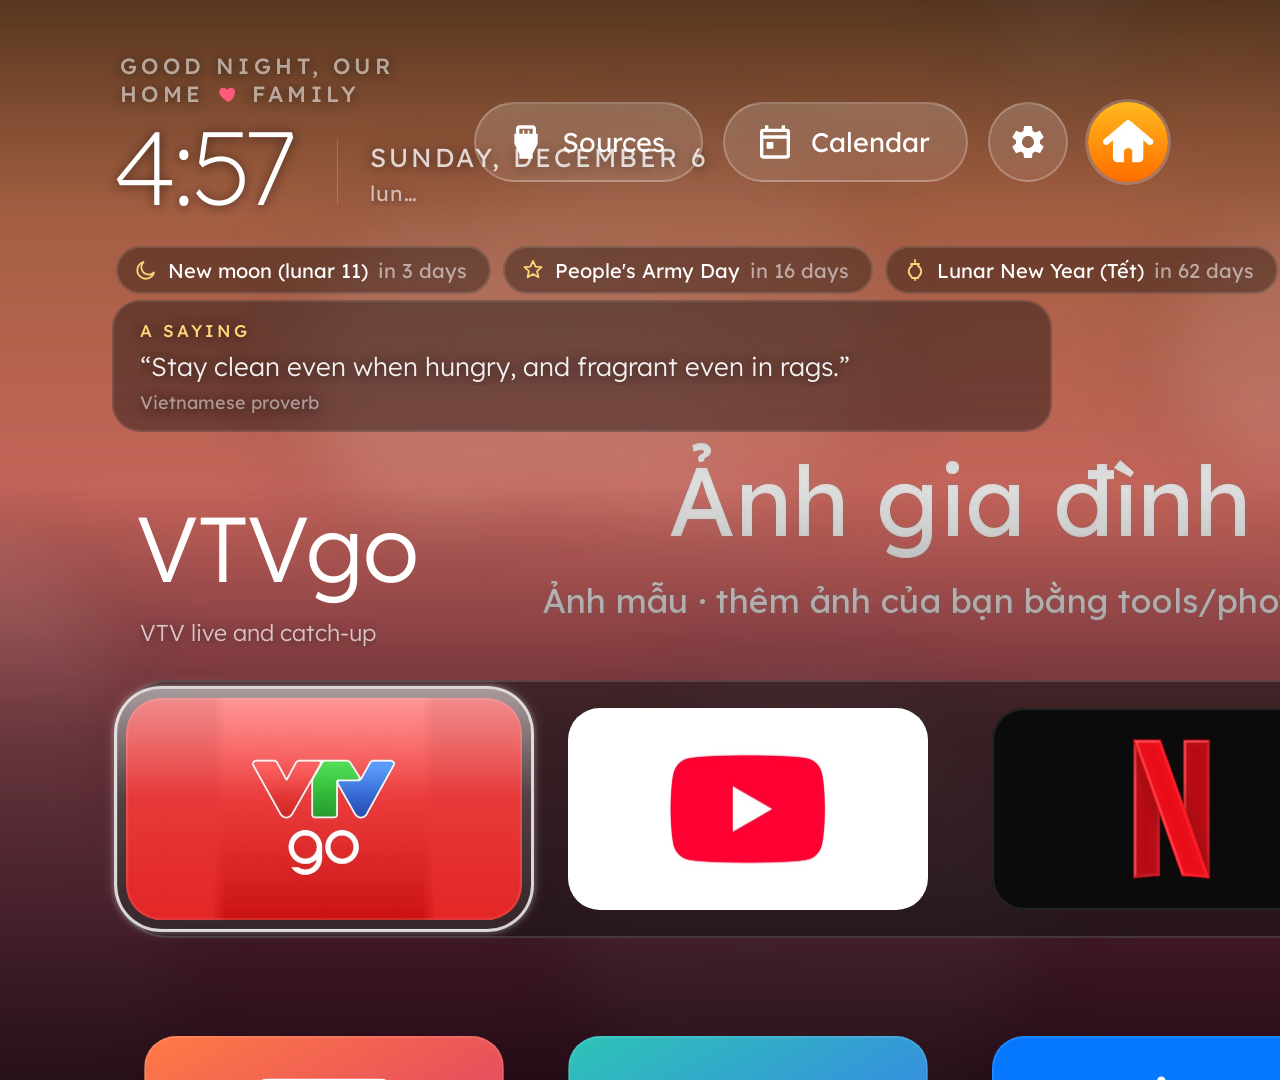
==== commit 40426538: "Giao diện tiếng Anh (theo ngôn ngữ của TV, đổi ở Cài đặt → Ngôn ngữ / Language) và Học tiếng Anh: mỗ" ====
--- a/app/index.html
+++ b/app/index.html
@@ -28,7 +28,10 @@
   <div id="shelfRow"><div class="srTitle"></div><div class="srViewport"><div class="srCards"></div></div></div>
 
   <!-- Tin mới: headlines on the left, the selected story on the right. -->
-  <div id="newsView" class="hidden"><div class="nvHead">Tin mới</div><div id="nvList"></div><div id="nvStory"></div></div>
+  <div id="newsView" class="hidden"><div class="nvHead" data-t>Tin mới</div><div id="nvList"></div><div id="nvStory"></div></div>
+
+  <!-- Học tiếng Anh: the word, how it sounds and what it means on the left, definitions and sentences on the right. -->
+  <div id="wordsView" class="hidden"><div class="wvHead" data-t>Học tiếng Anh</div><div id="wvBody"></div><div id="wvHint"></div></div>
 
   <!-- "Hôm nay": on this day, a saying, the latest news — one at a time, in the free space on the left. -->
   <div id="today"><div class="tdLabel"></div><div class="tdText"></div><div class="tdMeta"></div></div>
@@ -59,11 +62,11 @@
     <div id="topButtons">
       <div class="pill" id="btnInputs">
         <svg viewBox="0 0 24 24"><path d="M18,7V4c0,-1.1 -0.9,-2 -2,-2H8C6.9,2 6,2.9 6,4v3H5v6l3,6v3h8v-3l3,-6V7H18zM8,4h8v3h-2V5h-1v2h-2V5h-1v2H8V4z"/></svg>
-        <span>Nguồn</span>
+        <span data-t>Nguồn</span>
       </div>
       <div class="pill" id="btnCalendar">
         <svg viewBox="0 0 24 24"><path d="M19 4h-1V2h-2v2H8V2H6v2H5a2 2 0 0 0-2 2v14a2 2 0 0 0 2 2h14a2 2 0 0 0 2-2V6a2 2 0 0 0-2-2zm0 16H5V10h14zm0-12H5V6h14zM7 12h4v4H7z"/></svg>
-        <span>Lịch</span>
+        <span data-t>Lịch</span>
       </div>
       <div class="pill round" id="btnSettings">
         <svg viewBox="0 0 24 24"><path d="M19.14,12.94c0.04,-0.3 0.06,-0.61 0.06,-0.94c0,-0.32 -0.02,-0.64 -0.07,-0.94l2.03,-1.58c0.18,-0.14 0.23,-0.41 0.12,-0.61l-1.92,-3.32c-0.12,-0.22 -0.37,-0.29 -0.59,-0.22l-2.39,0.96c-0.5,-0.38 -1.03,-0.7 -1.62,-0.94L14.4,2.81c-0.04,-0.24 -0.24,-0.41 -0.48,-0.41h-3.84c-0.24,0 -0.43,0.17 -0.47,0.41L9.25,5.35C8.66,5.59 8.12,5.92 7.63,6.29L5.24,5.33c-0.22,-0.08 -0.47,0 -0.59,0.22L2.74,8.87C2.62,9.08 2.66,9.34 2.86,9.48l2.03,1.58C4.84,11.36 4.8,11.69 4.8,12s0.02,0.64 0.07,0.94l-2.03,1.58c-0.18,0.14 -0.23,0.41 -0.12,0.61l1.92,3.32c0.12,0.22 0.37,0.29 0.59,0.22l2.39,-0.96c0.5,0.38 1.03,0.7 1.62,0.94l0.36,2.54c0.05,0.24 0.24,0.41 0.48,0.41h3.84c0.24,0 0.44,-0.17 0.47,-0.41l0.36,-2.54c0.59,-0.24 1.13,-0.56 1.62,-0.94l2.39,0.96c0.22,0.08 0.47,0 0.59,-0.22l1.92,-3.32c0.12,-0.22 0.07,-0.47 -0.12,-0.61L19.14,12.94zM12,15.6c-1.98,0 -3.6,-1.62 -3.6,-3.6s1.62,-3.6 3.6,-3.6s3.6,1.62 3.6,3.6S13.98,15.6 12,15.6z"/></svg>
@@ -84,7 +87,7 @@
   <!-- Dropdowns under the pills, and the settings sheet. -->
   <div id="inputsPanel" class="panel hidden"></div>
   <div id="settings" class="hidden">
-    <div class="sheetHead"><span id="settingsBack">‹</span><span id="settingsTitle">Cài đặt</span></div>
+    <div class="sheetHead"><span id="settingsBack">‹</span><span id="settingsTitle" data-t>Cài đặt</span></div>
     <div id="settingsList"></div>
   </div>
 
@@ -99,14 +102,31 @@
       <div id="frWeather"></div>
       <div id="frEvents"></div>
       <div id="frQuote"></div>
+      <div id="frWord"></div>
     </div>
     <div id="frCaption"></div>
     <div id="nightDim"></div>
   </div>
 
   <!-- Thư viện hình nền: pick a photo for now, or keep it. -->
+  <!-- Cài đặt bằng điện thoại / máy tính: QR, link and PIN for the page the background service serves. -->
+  <div id="setupPanel" class="hidden">
+    <div class="spHead" data-t>Cài đặt bằng điện thoại / máy tính</div>
+    <div class="spBody">
+      <canvas id="spQr" width="360" height="360"></canvas>
+      <div class="spText">
+        <p data-t>Dùng điện thoại hoặc laptop <b>cùng Wi-Fi</b> với TV: quét mã QR, hoặc mở trình duyệt và gõ</p>
+        <div class="spUrl" id="spUrl"></div>
+        <p data-t>rồi nhập mã PIN</p>
+        <div class="spPin" id="spPin"></div>
+        <p class="spGot" id="spGot">Đặt được tên nhà, thành phố, ảnh gia đình, ảnh avatar và sinh nhật.</p>
+      </div>
+    </div>
+    <div class="spHint" data-t>Back để đóng · TV tự cập nhật khi nhận được</div>
+  </div>
+
   <div id="gallery" class="hidden">
-    <div class="glHead">Chọn hình nền</div><div class="glSub"></div>
+    <div class="glHead" data-t>Chọn hình nền</div><div class="glSub"></div>
     <div class="glViewport"><div id="glGrid"></div></div>
     <div id="glMenu" class="hidden"></div>
   </div>
@@ -116,6 +136,8 @@
   <script>performance.mark('scripts');</script>
   <script src="config.js"></script>
   <script src="config.local.js"></script>
+  <script src="js/i18n-en.js"></script>
+  <script src="js/i18n.js"></script>
   <script src="js/apps.js"></script>
   <script src="js/lunar.js"></script>
   <script src="js/events.js"></script>
@@ -129,8 +151,12 @@
   <script src="js/history.js"></script>
   <script src="js/quotes.js"></script>
   <script src="js/news.js"></script>
+  <script src="js/markets.js"></script>
+  <script src="js/words.js"></script>
   <script src="js/calendar.js"></script>
   <script src="js/shelf.js"></script>
+  <script src="js/vendor/qrcode.js"></script>
+  <script src="js/profile.js"></script>
   <script>performance.mark('home');</script>
   <script src="js/home.js"></script>
   <script>performance.mark('ready');</script>
--- a/app/css/home.css
+++ b/app/css/home.css
@@ -8,6 +8,13 @@
   font-family: 'Lexend';
   src: url('../fonts/Lexend.ttf') format('truetype');
   font-weight: 100 900;
+}
+
+/* Lexend has no IPA symbols (ɪ ʊ ʃ…): phonetics fall back to a small subset of Noto Sans, loaded only when needed. */
+@font-face {
+  font-family: 'IPA';
+  src: url('../fonts/NotoSans-IPA.ttf') format('truetype');
+  unicode-range: U+0250-02FF, U+0300-036F, U+0370-03FF, U+1D00-1DBF;
 }
 
 * { box-sizing: border-box; margin: 0; padding: 0; }
@@ -18,7 +25,7 @@
   overflow: hidden;
   background: #000;
   color: #fff;
-  font-family: 'Lexend', sans-serif;
+  font-family: 'Lexend', 'IPA', sans-serif;
   cursor: default;
   -webkit-font-smoothing: antialiased;
 }
@@ -132,6 +139,7 @@
 }
 .tdMeta { margin-top: 6px; font-size: 18px; color: rgba(255, 255, 255, 0.5); }
 #frQuote { margin-top: 18px; max-width: 1100px; font-size: 24px; font-weight: 300; font-style: italic; color: rgba(255, 255, 255, 0.75); }
+#frWord { margin-top: 10px; max-width: 1100px; font-size: 21px; font-weight: 300; color: rgba(255, 255, 255, 0.6); white-space: nowrap; overflow: hidden; text-overflow: ellipsis; }
 
 /* ---- top shelf ------------------------------------------------------------------------------ */
 
@@ -187,6 +195,43 @@
 #nvStory h2 { margin-top: 26px; font-size: 34px; font-weight: 400; line-height: 1.3; }
 #nvStory p { margin-top: 16px; font-size: 23px; font-weight: 300; line-height: 1.55; color: rgba(255, 255, 255, 0.78); max-height: 216px; overflow: hidden; }
 #nvStory small { display: block; margin-top: 18px; font-size: 18px; color: rgba(255, 255, 255, 0.45); }
+
+/* ---- Học tiếng Anh ------------------------------------------------------------------------------ */
+
+#wordsView { position: absolute; top: 0; left: 0; width: 1920px; height: 1080px; z-index: 7; animation: fadeIn 220ms ease;
+  background: #0a0a0e linear-gradient(135deg, rgba(46, 196, 182, 0.16), rgba(58, 111, 247, 0.12) 60%, rgba(10, 10, 14, 0)); }
+.wvHead { position: absolute; left: 96px; top: 52px; font-size: 48px; font-weight: 300; }
+#wvBody { position: absolute; left: 96px; top: 150px; width: 1728px; height: 820px; display: flex; }
+.wvWait { font-size: 26px; color: rgba(255, 255, 255, 0.55); }
+.wvLeft { flex: none; width: 720px; }
+.wvWhen { font-size: 17px; font-weight: 500; letter-spacing: 0.16em; text-transform: uppercase; color: #7fe3d6; }
+.wvWord { display: inline-block; margin: 18px 0 0 -22px; padding: 0 22px 10px; border-radius: 30px; font-size: 120px;
+  font-weight: 300; letter-spacing: -0.02em; line-height: 1.15; transition: background 160ms ease, color 160ms ease; }
+.wvIpa { margin-top: 6px; font-size: 36px; font-weight: 300; color: rgba(255, 255, 255, 0.72); }
+.wvIpa svg { width: 34px; height: 34px; margin-left: 18px; vertical-align: -5px; fill: currentColor; stroke: currentColor; stroke-width: 1.6;
+  stroke-linecap: round; stroke-linejoin: round; }
+.wvMeaning { margin-top: 30px; font-size: 46px; font-weight: 400; line-height: 1.25; color: #ffd479; }
+.wvSenses { margin-top: 22px; font-size: 22px; font-weight: 300; line-height: 1.5; color: rgba(255, 255, 255, 0.8); }
+.wvSenses div, .wvSyn { display: flex; margin-top: 4px; }
+.wvSenses b, .wvSyn b { flex: none; width: 190px; margin-right: 12px; font-weight: 500; color: rgba(255, 255, 255, 0.5); }
+.wvSyn { margin-top: 22px; font-size: 22px; font-weight: 300; line-height: 1.5; color: rgba(255, 255, 255, 0.8); }
+/* The padding leaves room for the highlight, which reaches 18px left of the text. */
+.wvRight { flex: none; width: 946px; height: 820px; margin-left: 62px; padding-left: 18px; overflow: hidden;
+  -webkit-mask-image: linear-gradient(#000 90%, transparent); }   /* a soft edge says there is more below */
+.wvScroll { position: relative; transition: transform 260ms cubic-bezier(0.25, 0.8, 0.3, 1); }
+.wvRight h3 { margin: 30px 0 6px; font-size: 17px; font-weight: 500; letter-spacing: 0.16em; text-transform: uppercase; color: #7fd1ff; }
+.wvRight h3:first-child { margin-top: 0; }
+.wvDef { margin-top: 14px; font-size: 25px; font-weight: 300; line-height: 1.45; }
+.wvDef i { display: inline-block; margin-right: 12px; padding: 1px 12px; border-radius: 10px; font-size: 17px; font-style: normal;
+  font-weight: 500; vertical-align: 3px; background: rgba(255, 255, 255, 0.12); color: rgba(255, 255, 255, 0.75); }
+.wvRight small { display: block; margin-top: 4px; font-size: 21px; font-weight: 300; color: rgba(255, 255, 255, 0.55); }
+.wvEx { margin: 10px 0 0 -18px; padding: 10px 18px 12px; border-radius: 20px; font-size: 24px; font-style: italic; color: rgba(255, 255, 255, 0.9);
+  transition: background 160ms ease, color 160ms ease; }
+.wvEx small { font-style: normal; }
+.wvSentence { font-style: normal; }
+.wvLine.focused { background: rgba(255, 255, 255, 0.95); color: #000; }
+.wvLine.focused small { color: rgba(0, 0, 0, 0.55); }
+#wvHint { position: absolute; left: 96px; bottom: 44px; font-size: 20px; color: rgba(255, 255, 255, 0.5); }
 
 /* ---- header ---------------------------------------------------------------------------------- */
 
@@ -780,3 +825,16 @@
 /* Blocks that fade when the YouTube row opens or the grid scrolls keep their own layer: without it the TV
    re-painted them on every fade (84–161 ms of frozen keys at the YouTube tile; 54 ms once, with). */
 #today, #wxWidget, #hero, #heroSub, #wallDim, header { will-change: opacity, transform; }
+
+/* ---- Cài đặt bằng điện thoại / máy tính ---------------------------------------------------------- */
+
+#setupPanel { position: absolute; top: 0; left: 0; width: 1920px; height: 1080px; background: rgba(8, 8, 10, 0.95); z-index: 20; }
+.spHead { position: absolute; left: 160px; top: 110px; font-size: 52px; font-weight: 300; }
+.spBody { position: absolute; left: 160px; top: 250px; display: flex; align-items: flex-start; }
+#spQr { width: 360px; height: 360px; border-radius: 24px; background: #fff; flex: none; }
+.spText { margin-left: 72px; width: 1100px; }
+.spText p { font-size: 28px; font-weight: 300; color: rgba(255, 255, 255, 0.75); margin: 0 0 14px; }
+.spUrl { font-size: 54px; font-weight: 500; color: #fff; margin: 0 0 30px; }
+.spPin { font-size: 96px; font-weight: 500; letter-spacing: 0.08em; color: #ff9a4d; margin: 0 0 30px; }
+.spText p.spGot { font-size: 24px; color: rgba(255, 255, 255, 0.55); }
+.spHint { position: absolute; left: 160px; bottom: 90px; font-size: 22px; color: rgba(255, 255, 255, 0.45); }
